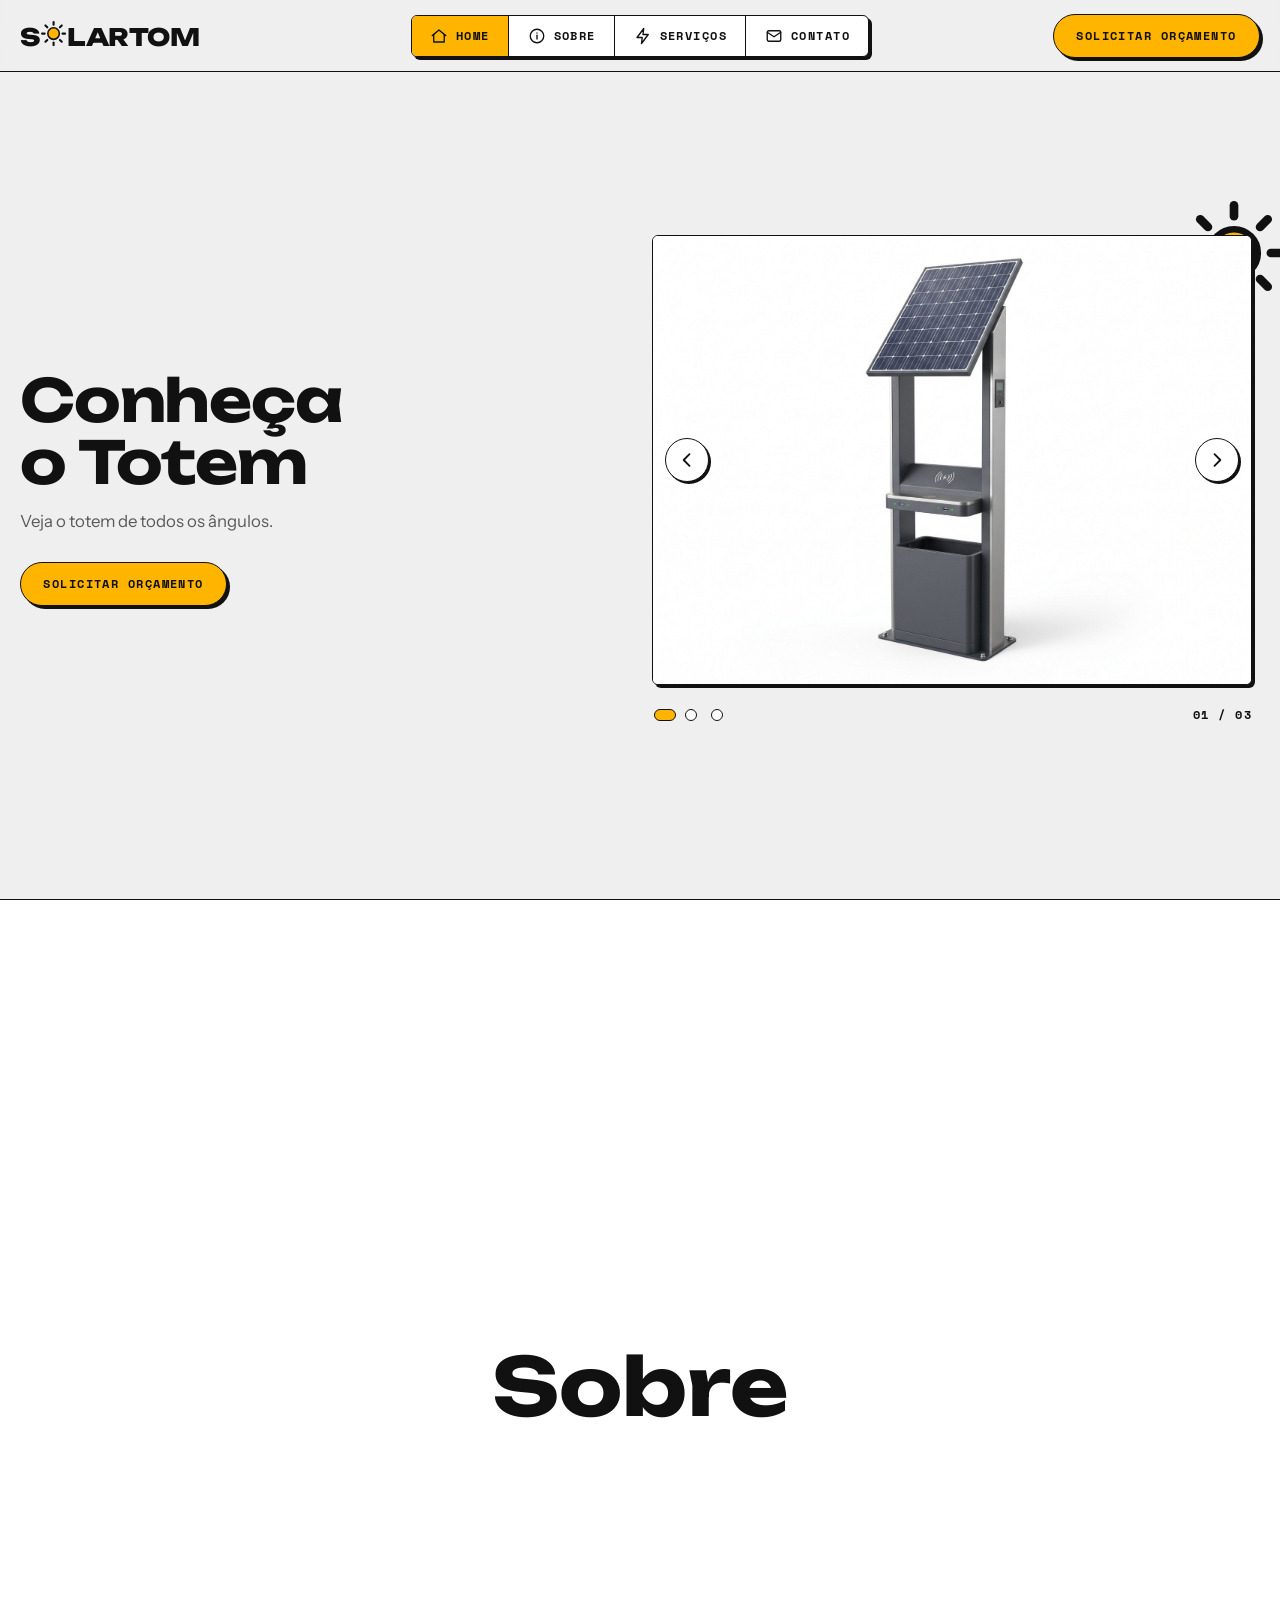
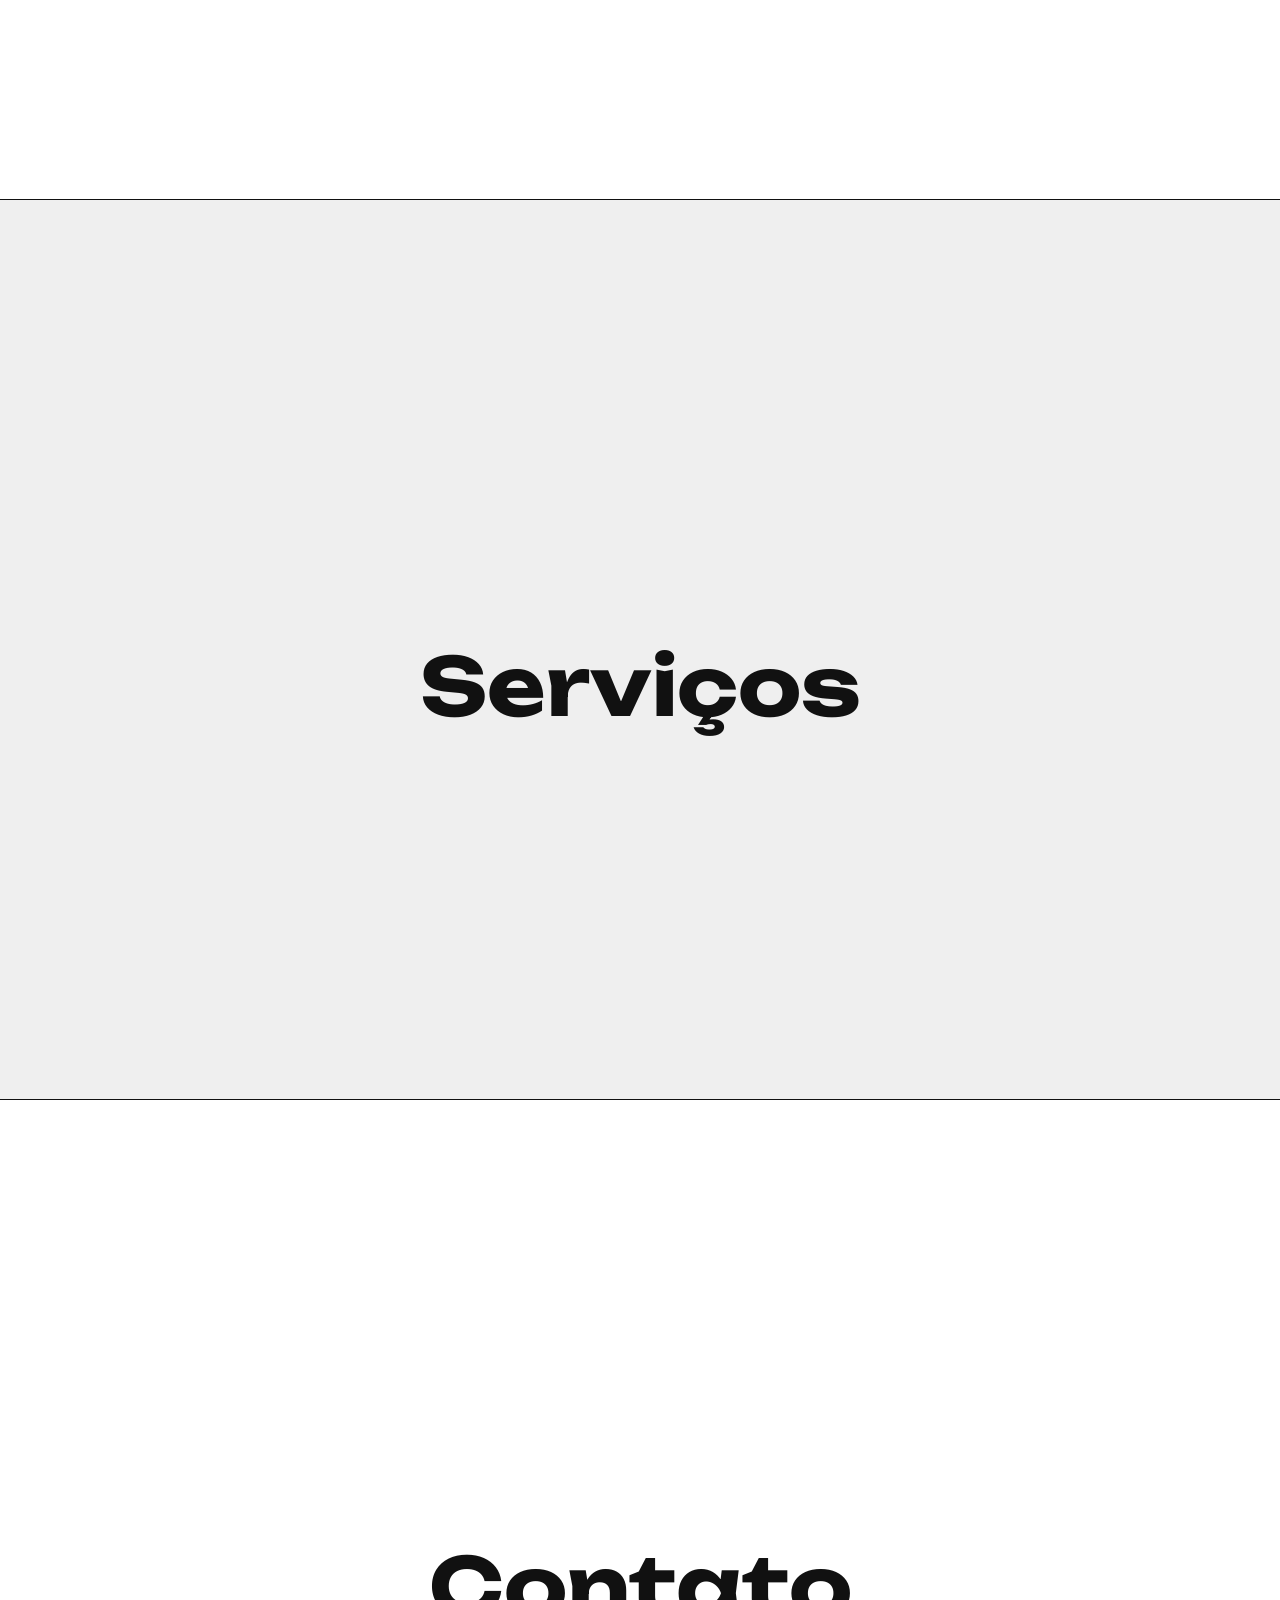
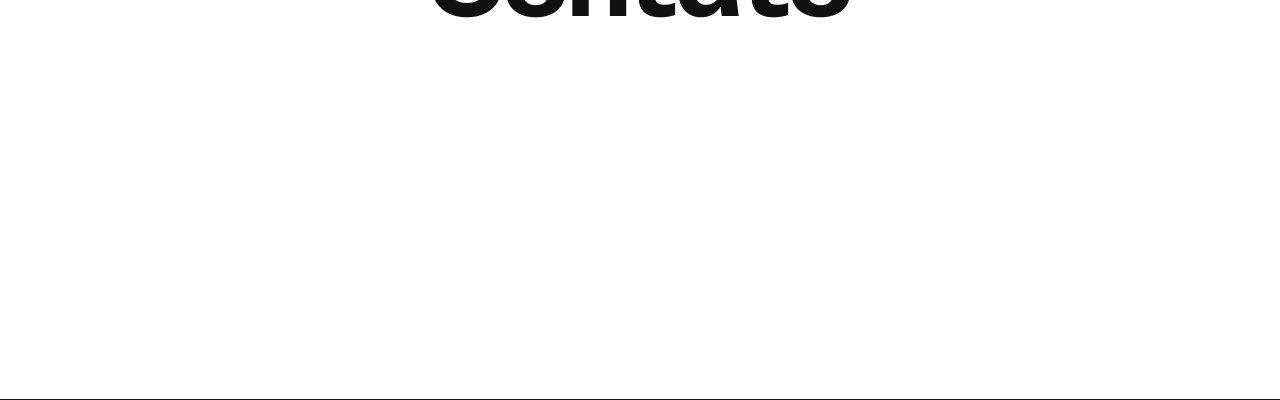
==== projeto_site_carrossel/index.html @ c2db8e24 "Add projeto_site_carrossel project" ====
<!DOCTYPE html>
<html lang="pt-BR">
<head>
  <meta charset="UTF-8" />
  <meta name="viewport" content="width=device-width, initial-scale=1" />
  <meta name="theme-color" content="#efefef" />
  <meta name="color-scheme" content="light" />
  <title>SOLARTOM</title>

 
  <link rel="preconnect" href="https://fonts.googleapis.com" />
  <link rel="preconnect" href="https://fonts.gstatic.com" crossorigin />
  <link
    href="https://fonts.googleapis.com/css2?family=Instrument+Sans:wght@400;500;600&family=Space+Mono:wght@400;700&family=Unbounded:wght@700;800&display=swap"
    rel="stylesheet"
  />

  <link rel="stylesheet" href="styles.css" />
</head>
<body>

  
  <svg width="0" height="0" style="position:absolute" aria-hidden="true" focusable="false">
   
    <symbol id="i-sun" viewBox="0 0 24 24">
      <circle cx="12" cy="12" r="5.5" style="fill: var(--accent); stroke: var(--ink); stroke-width: 1.5"/>
      <g style="stroke: var(--ink); stroke-width: 2; stroke-linecap: round">
        <line x1="12" y1="1" x2="12" y2="3.5"/>
        <line x1="12" y1="20.5" x2="12" y2="23"/>
        <line x1="1" y1="12" x2="3.5" y2="12"/>
        <line x1="20.5" y1="12" x2="23" y2="12"/>
        <line x1="4.22" y1="4.22" x2="5.99" y2="5.99"/>
        <line x1="18.01" y1="18.01" x2="19.78" y2="19.78"/>
        <line x1="4.22" y1="19.78" x2="5.99" y2="18.01"/>
        <line x1="18.01" y1="5.99" x2="19.78" y2="4.22"/>
      </g>
    </symbol>
    <symbol id="i-home" viewBox="0 0 24 24"><path d="M3 11.5 12 4l9 7.5"/><path d="M5 10v10h14V10"/></symbol>
    <symbol id="i-info" viewBox="0 0 24 24"><circle cx="12" cy="12" r="9"/><path d="M12 11v5"/><path d="M12 8h.01"/></symbol>
    <symbol id="i-chevron-left" viewBox="0 0 24 24"><path d="m15 5-7 7 7 7"/></symbol>
    <symbol id="i-chevron-right" viewBox="0 0 24 24"><path d="m9 5 7 7-7 7"/></symbol>
    <symbol id="i-bolt" viewBox="0 0 24 24"><path d="M13 2 4 14h7l-1 8 9-12h-7z"/></symbol>
    <symbol id="i-mail" viewBox="0 0 24 24"><rect x="3" y="5" width="18" height="14" rx="2"/><path d="m3 7 9 6 9-6"/></symbol>
    <symbol id="i-instagram" viewBox="0 0 24 24"><rect x="3" y="3" width="18" height="18" rx="5"/><circle cx="12" cy="12" r="4"/><path d="M17.5 6.5h.01"/></symbol>
    <symbol id="i-linkedin" viewBox="0 0 24 24"><rect x="3" y="3" width="18" height="18" rx="2"/><path d="M8 11v5M8 8h.01M12 16v-5M12 13a3 3 0 0 1 6 0v3"/></symbol>
    <symbol id="i-whatsapp" viewBox="0 0 24 24"><path d="M3 21l1.6-4.7A8.5 8.5 0 1 1 8 19.5z"/><path d="M9 9.5c0 3 2.5 5.5 5.5 5.5"/></symbol>
  </svg>

 
  <a class="skip-link" href="#home">Pular para o conteúdo</a>
  <header class="header" id="header">
    <div class="header__inner container">

   
      <a href="#home" class="logo" translate="no" aria-label="SOLARTOM, ir para o início">
        <span aria-hidden="true">S<svg class="logo__sun" focusable="false"><use href="#i-sun"/></svg>LARTOM</span>
      </a>

      
      <nav class="nav" id="nav-menu" aria-label="Navegação principal">
        <ul class="nav__list">
          <li class="nav__item">
            <a class="nav__link" href="#home">
              <svg class="icon" aria-hidden="true"><use href="#i-home"/></svg>Home
            </a>
          </li>
          <li class="nav__item">
            <a class="nav__link" href="#sobre">
              <svg class="icon" aria-hidden="true"><use href="#i-info"/></svg>Sobre
            </a>
          </li>
          <li class="nav__item">
            <a class="nav__link" href="#servicos">
              <svg class="icon" aria-hidden="true"><use href="#i-bolt"/></svg>Serviços
            </a>
          </li>
          <li class="nav__item">
            <a class="nav__link" href="#contato">
              <svg class="icon" aria-hidden="true"><use href="#i-mail"/></svg>Contato
            </a>
          </li>
        </ul>

        
        <div class="nav__extra">
          <p class="nav__label">// Redes sociais</p>
          <div class="social">
            <a href="#" aria-label="Instagram"><svg class="icon" aria-hidden="true"><use href="#i-instagram"/></svg></a>
            <a href="#" aria-label="LinkedIn"><svg class="icon" aria-hidden="true"><use href="#i-linkedin"/></svg></a>
            <a href="#" aria-label="WhatsApp"><svg class="icon" aria-hidden="true"><use href="#i-whatsapp"/></svg></a>
          </div>
          <a href="#contato" class="btn">Solicitar Orçamento</a>
        </div>
      </nav>

      <div class="header__actions">
        <a href="#contato" class="btn btn--header">Solicitar Orçamento</a>


        <button
          class="nav-toggle"
          id="nav-toggle"
          type="button"
          aria-label="Abrir menu"
          aria-expanded="false"
          aria-controls="nav-menu"
        >
          <span class="nav-toggle__bar"></span>
          <span class="nav-toggle__bar"></span>
          <span class="nav-toggle__bar"></span>
        </button>
      </div>
    </div>
  </header>

  <div class="overlay" id="overlay"></div>
 
  <main>
   
    <section class="hero" id="home">
      <div class="hero__inner container">

       
        <div class="hero__text">
          <h1 class="hero__title">Conheça o Totem</h1>
          <p class="hero__lead">Veja o totem de todos os ângulos.</p>
          <a href="#contato" class="btn">Solicitar Orçamento</a>
        </div>

       
        <div class="carousel" id="totem-carousel" role="region" aria-roledescription="carrossel" aria-label="Fotos do totem">
          <svg class="carousel__sun" aria-hidden="true" focusable="false"><use href="#i-sun"/></svg>

          <div class="carousel__viewport">
            <ul class="carousel__track">
            <li class="carousel__slide" data-label="Foto do totem 1 · images/totem-1.jpg">
              <img src="images/totem-1.jpg" alt="Totem solar de carregamento com painel fotovoltaico no topo, visto de frente" decoding="async" fetchpriority="high" />
            </li>
            <li class="carousel__slide" data-label="Foto do totem 2 · images/totem-2.jpg">
              <img src="images/totem-2.jpg" alt="Detalhe da bancada do totem com carregador sem fio e entradas USB, com dois celulares carregando" decoding="async" />
            </li>
            <li class="carousel__slide" data-label="Foto do totem 3 · images/totem-3.jpg">
              <img src="images/totem-3.jpg" alt="Duas pessoas carregando o celular no totem solar, em uma praça pública" decoding="async" />
            </li>
            </ul>

            <button class="carousel__arrow carousel__arrow--prev" type="button" data-carousel-prev aria-label="Foto anterior">
              <svg class="icon" aria-hidden="true"><use href="#i-chevron-left"/></svg>
            </button>
            <button class="carousel__arrow carousel__arrow--next" type="button" data-carousel-next aria-label="Próxima foto">
              <svg class="icon" aria-hidden="true"><use href="#i-chevron-right"/></svg>
            </button>
          </div>

          <div class="carousel__bar">
            <div class="carousel__dots"></div>
            <p class="carousel__counter" aria-hidden="true"></p>
          </div>
        </div>

      </div>
    </section>
    

    <section class="section section--alt" id="sobre"><h2>Sobre</h2></section>
    <section class="section" id="servicos"><h2>Serviços</h2></section>
    <section class="section section--alt" id="contato"><h2>Contato</h2></section>
  </main>

  <script src="script.js"></script>
</body>
</html>
---- projeto_site_carrossel/styles.css ----
/* ==========================================================
   SOLARTOM – Header
   Linguagem visual inspirada no nucleo.jor.br:
   fundo cinza claro, bordas de 1px, sombras "duras" (sem blur),
   rótulos em fonte monoespaçada e CAIXA ALTA.
   ========================================================== */

/* ---------- 1. TOKENS (mude as cores só aqui) ---------- */
:root {
  --header-h: 72px;

  --bg: #efefef;
  --surface: #ffffff;
  --ink: #111111;
  --muted: #5a5a5a;

  /* Cor de destaque. Para ficar idêntico ao Núcleo use:
     --accent: #4331e0;  --accent-ink: #ffffff;  --accent-soft: #e4e1fb; */
  --accent: #ffb400;
  --accent-ink: #111111;
  --accent-soft: #fff1c2;

  --shadow: 3px 3px 0 var(--ink);
  --shadow-sm: 2px 2px 0 var(--ink);

  --font-display: "Unbounded", "Arial Black", system-ui, sans-serif;
  --font-mono: "Space Mono", ui-monospace, "SFMono-Regular", Menlo, monospace;
  --font-sans: "Instrument Sans", system-ui, -apple-system, "Segoe UI", sans-serif;

  --ease: cubic-bezier(0.2, 0.7, 0.2, 1);
}

/* ---------- 2. BASE + SCROLL SUAVE ---------- */
*,
*::before,
*::after { box-sizing: border-box; margin: 0; padding: 0; }

html {
  scroll-behavior: smooth;                 /* rolagem suave nas âncoras */
  scroll-padding-top: var(--header-h);     /* título da seção não fica sob o header */
  -webkit-tap-highlight-color: transparent;
}

body {
  font-family: var(--font-sans);
  color: var(--ink);
  background: var(--bg);
  line-height: 1.5;
  -webkit-font-smoothing: antialiased;
}
body.no-scroll { overflow: hidden; }       /* trava a página com o menu aberto */

a { color: inherit; text-decoration: none; }
ul { list-style: none; }
button { font: inherit; color: inherit; border: 0; background: none; cursor: pointer; touch-action: manipulation; }

.container {
  width: 100%;
  max-width: 1320px;
  margin-inline: auto;
  padding-inline: 1.25rem;
}


a:focus-visible,
button:focus-visible {
  outline: 2px solid var(--ink);
  outline-offset: 3px;
}

.skip-link {
  position: absolute;
  left: 1rem;
  top: -4rem;
  z-index: 200;
  padding: 0.6rem 1rem;
  background: var(--ink);
  color: #fff;
  border-radius: 6px;
  transition: top 0.2s var(--ease);
}
.skip-link:focus { top: 0.75rem; }

.icon {
  width: 18px;
  height: 18px;
  flex: none;
  fill: none;
  stroke: currentColor;
  stroke-width: 1.8;
  stroke-linecap: round;
  stroke-linejoin: round;
}

.header {
  position: fixed;
  inset: 0 0 auto 0;
  z-index: 100;
  height: var(--header-h);
  border-bottom: 1px solid var(--ink);
}

.header::before {
  content: "";
  position: absolute;
  inset: 0;
  z-index: -1;
  background: rgba(239, 239, 239, 0.6);
  -webkit-backdrop-filter: blur(10px);
  backdrop-filter: blur(10px);
  transition: background-color 0.3s var(--ease);
}

.header.is-scrolled::before { background: rgba(239, 239, 239, 0.7); }


.header__inner {
  height: 100%;
  display: grid;
  grid-template-columns: 1fr auto 1fr;
  align-items: center;
  gap: 1rem;
}

.header__actions {
  justify-self: end;
  display: flex;
  align-items: center;
  gap: 0.75rem;
}

.logo {
  justify-self: start;
  display: inline-flex;
  align-items: center;
  font-family: var(--font-display);
  font-weight: 800;
  font-size: 1.5rem;
  letter-spacing: -0.02em;
  line-height: 1;
  white-space: nowrap;
}

.logo__sun {
  display: inline-block;
  flex: none;
  width: 1.05em;
  height: 1.05em;
  margin-inline: 0.03em;
  transition: transform 0.6s var(--ease);
}
.logo:hover .logo__sun { transform: rotate(90deg); }

.nav { justify-self: center; }

.nav__list {
  display: flex;
  background: var(--surface);
  border: 1px solid var(--ink);
  border-radius: 6px;
  box-shadow: var(--shadow);
  overflow: hidden;
}
.nav__item + .nav__item { border-left: 1px solid var(--ink); }

.nav__link {
  display: flex;
  align-items: center;
  gap: 0.5rem;
  height: 40px;
  padding-inline: 1.15rem;
  font-family: var(--font-mono);
  font-size: 0.75rem;
  font-weight: 700;
  letter-spacing: 0.12em;
  text-transform: uppercase;
  white-space: nowrap;
  transition: background-color 0.2s var(--ease), color 0.2s var(--ease);
}
.nav__link:hover { background: var(--accent-soft); }
.nav__link[aria-current="location"] { background: var(--accent); color: var(--accent-ink); }
.nav__link:focus-visible { outline-offset: -4px; }   


.nav__link .icon { display: none; }
@media (min-width: 1180px) { .nav__link .icon { display: block; } }


.nav__extra { display: none; }


.btn {
  display: inline-flex;
  align-items: center;
  justify-content: center;
  height: 44px;
  padding-inline: 1.4rem;
  border: 1px solid var(--ink);
  border-radius: 999px;
  background: var(--accent);
  color: var(--accent-ink);
  font-family: var(--font-mono);
  font-size: 0.75rem;
  font-weight: 700;
  letter-spacing: 0.12em;
  text-transform: uppercase;
  white-space: nowrap;
  box-shadow: var(--shadow);
  touch-action: manipulation;
  transition: transform 0.15s var(--ease), box-shadow 0.15s var(--ease);
}
.btn:hover { transform: translate(-1px, -1px); box-shadow: 4px 4px 0 var(--ink); }
.btn:active { transform: translate(3px, 3px); box-shadow: 0 0 0 var(--ink); }

.nav-toggle {
  display: none;
  width: 44px;
  height: 44px;
  flex-direction: column;
  align-items: center;
  justify-content: center;
  gap: 5px;
  background: var(--surface);
  border: 1px solid var(--ink);
  border-radius: 8px;
  box-shadow: var(--shadow-sm);
  transition: transform 0.15s var(--ease), box-shadow 0.15s var(--ease);
}
.nav-toggle:active { transform: translate(2px, 2px); box-shadow: 0 0 0 var(--ink); }

.nav-toggle__bar {
  display: block;
  width: 20px;
  height: 2px;
  background: var(--ink);
  border-radius: 2px;
  transition: transform 0.3s var(--ease), opacity 0.2s var(--ease);
}

.nav-toggle[aria-expanded="true"] .nav-toggle__bar:nth-child(1) { transform: translateY(7px) rotate(45deg); }
.nav-toggle[aria-expanded="true"] .nav-toggle__bar:nth-child(2) { opacity: 0; }
.nav-toggle[aria-expanded="true"] .nav-toggle__bar:nth-child(3) { transform: translateY(-7px) rotate(-45deg); }


.overlay { display: none; }


@media (max-width: 1024px) {
  :root { --header-h: 64px; }

  .header__inner { grid-template-columns: 1fr auto; }
  .btn--header { display: none; }         
  .nav-toggle { display: flex; }

  .nav {
    position: fixed;
    top: var(--header-h);
    left: 0;
    bottom: 0;
    width: min(86vw, 340px);
    padding: 1.25rem 1rem 1.5rem;
    overflow-y: auto;
    overscroll-behavior: contain;
    background: rgba(239, 239, 239, 0.96);
    -webkit-backdrop-filter: blur(14px);
    backdrop-filter: blur(14px);
    border-right: 1px solid var(--ink);

    transform: translateX(-100%);
    visibility: hidden;
    transition: transform 0.3s var(--ease), visibility 0.3s var(--ease);
  }
  .nav.is-open { transform: none; visibility: visible; }

  .nav__list {
    flex-direction: column;
    background: none;
    border: 0;
    border-radius: 0;
    box-shadow: none;
    overflow: visible;
  }
  .nav__item + .nav__item { border-left: 0; }

  .nav__link {
    height: 48px;
    gap: 0.85rem;
    padding-inline: 0.75rem;
    border-radius: 6px;
    font-family: var(--font-sans);
    font-size: 1.05rem;
    font-weight: 500;
    letter-spacing: 0;
    text-transform: none;
  }
  .nav__link .icon { display: block; }
  .nav__link:hover { background: rgba(17, 17, 17, 0.06); }
  .nav__link:focus-visible { outline-offset: 2px; }

  .nav__extra {
    display: block;
    margin-top: 1.5rem;
    padding-top: 1.5rem;
    border-top: 1px solid var(--ink);
  }
  .nav__label {
    font-family: var(--font-mono);
    font-size: 0.72rem;
    font-weight: 700;
    letter-spacing: 0.14em;
    text-transform: uppercase;
    color: var(--muted);
  }
  .social { display: flex; gap: 0.6rem; margin-block: 0.9rem 1.5rem; }
  .social a {
    display: grid;
    place-items: center;
    width: 40px;
    height: 40px;
    background: var(--surface);
    border: 1px solid var(--ink);
    border-radius: 6px;
    box-shadow: var(--shadow-sm);
    transition: background-color 0.2s var(--ease);
  }
  .social a:hover { background: var(--accent-soft); }
  .nav__extra .btn { width: 100%; }

  .overlay {
    display: block;
    position: fixed;
    inset: var(--header-h) 0 0 0;
    z-index: 99;
    background: rgba(17, 17, 17, 0.35);
    -webkit-backdrop-filter: blur(3px);
    backdrop-filter: blur(3px);
    opacity: 0;
    visibility: hidden;
    transition: opacity 0.3s var(--ease), visibility 0.3s var(--ease);
  }
  .overlay.is-open { opacity: 1; visibility: visible; }
}

@media (max-width: 380px) {
  .logo { font-size: 1.25rem; }
}

@media (prefers-reduced-motion: reduce) {
  html { scroll-behavior: auto; }
  *, *::before, *::after { transition-duration: 0.01ms !important; }
}

.hero {
  position: relative;
  min-height: 100vh;
  min-height: 100svh;
  display: grid;
  align-items: center;
  padding: calc(var(--header-h) + 2.5rem) 0 3rem;
  overflow: hidden;
  border-bottom: 1px solid var(--ink);
}

.hero__inner {
  display: grid;
  grid-template-columns: minmax(0, 1fr) minmax(0, 1.1fr);
  align-items: center;
  gap: clamp(2rem, 5vw, 4.5rem);
}

.hero__eyebrow {
  font-family: var(--font-mono);
  font-size: 0.75rem;
  font-weight: 700;
  letter-spacing: 0.14em;
  text-transform: uppercase;
  color: var(--muted);
}
.hero .hero__title {
  margin-block: 0.75rem 1rem;
  font-family: var(--font-display);
  font-size: clamp(2rem, 4.6vw, 3.75rem);
  line-height: 1.05;
  letter-spacing: -0.02em;
  text-wrap: balance;
}
.hero__lead {
  max-width: 42ch;
  margin-bottom: 1.75rem;
  font-size: 1.05rem;
  color: var(--muted);
}


.carousel {
  --ratio: 4 / 3;
  --fit: cover;
  position: relative;
  width: 100%;
  max-width: 600px;
  justify-self: center;
}

.carousel__sun {            
  position: absolute;
  z-index: 0;
  top: -34px;
  right: -34px;
  width: 104px;
  aspect-ratio: 1;
}

.carousel__viewport {
  position: relative;
  z-index: 1;
  aspect-ratio: var(--ratio);   
  overflow: hidden;
  background: var(--surface);
  border: 1px solid var(--ink);
  border-radius: 6px;
  box-shadow: var(--shadow);
  touch-action: pan-y;          
}

.carousel__track {
  display: flex;
  height: 100%;
  transition: transform 0.5s var(--ease);
  will-change: transform;
}
.carousel__slide { position: relative; flex: 0 0 100%; height: 100%; }
.carousel__slide img {
  display: block;
  width: 100%;
  height: 100%;
  object-fit: var(--fit);
  user-select: none;
  -webkit-user-drag: none;
}


.carousel__slide.is-missing img { display: none; }
.carousel__slide.is-missing::after {
  content: attr(data-label);
  position: absolute;
  inset: 0;
  display: grid;
  place-items: center;
  padding: 1.5rem;
  text-align: center;
  font-family: var(--font-mono);
  font-size: 0.75rem;
  font-weight: 700;
  letter-spacing: 0.12em;
  text-transform: uppercase;
  color: var(--muted);
  background: repeating-linear-gradient(45deg, var(--accent-soft) 0 14px, var(--surface) 14px 28px);
}

.carousel__arrow {
  position: absolute;
  top: 50%;
  z-index: 2;
  display: grid;
  place-items: center;
  width: 44px;
  height: 44px;
  margin-top: -22px;
  background: var(--surface);
  border: 1px solid var(--ink);
  border-radius: 999px;
  box-shadow: var(--shadow-sm);
  transition: transform 0.15s var(--ease), box-shadow 0.15s var(--ease), background-color 0.2s var(--ease);
}
.carousel__arrow--prev { left: 0.75rem; }
.carousel__arrow--next { right: 0.75rem; }
.carousel__arrow:hover { background: var(--accent); }
.carousel__arrow:active { transform: translate(2px, 2px); box-shadow: 0 0 0 var(--ink); }
.carousel__arrow .icon { width: 20px; height: 20px; stroke-width: 2.2; }


.carousel__bar {
  position: relative;
  z-index: 1;
  display: flex;
  align-items: center;
  justify-content: space-between;
  gap: 1rem;
  margin-top: 1.1rem;
}
.carousel__dots { display: flex; align-items: center; }
.carousel__dot { position: relative; width: 26px; height: 26px; }   
.carousel__dot::before {
  content: "";
  position: absolute;
  top: 50%;
  left: 50%;
  width: 12px;
  height: 12px;
  transform: translate(-50%, -50%);
  background: var(--surface);
  border: 1px solid var(--ink);
  border-radius: 999px;
  transition: width 0.3s var(--ease), background-color 0.2s var(--ease);
}
.carousel__dot:hover::before { background: var(--accent-soft); }
.carousel__dot.is-active::before { width: 22px; background: var(--accent); }

.carousel__counter {
  font-family: var(--font-mono);
  font-size: 0.75rem;
  font-weight: 700;
  letter-spacing: 0.12em;
}


@media (max-width: 900px) {
  .hero__inner { grid-template-columns: minmax(0, 1fr); gap: 2rem; }
  .hero__lead { margin-bottom: 1.25rem; }
  .carousel { max-width: 640px; }
}
@media (max-width: 480px) {
  .carousel__arrow { width: 40px; height: 40px; margin-top: -20px; }
  .carousel__arrow--prev { left: 0.5rem; }
  .carousel__arrow--next { right: 0.5rem; }
  .carousel__sun { top: -20px; right: -14px; width: 72px; }
}

.section {
  position: relative;
  min-height: 100vh;
  min-height: 100svh;
  display: grid;
  place-items: center;
  padding: calc(var(--header-h) + 3rem) 1.25rem 3rem;
  overflow: hidden;
  border-bottom: 1px solid var(--ink);
}
.section h1,
.section h2 {
  position: relative;
  z-index: 1;
  font-family: var(--font-display);
  font-size: clamp(2rem, 7vw, 5rem);
  text-wrap: balance;
}
.section--alt { background: var(--surface); }


.hero-sun {
  position: absolute;
  top: 14%;
  right: 6%;
  width: min(46vw, 460px);
  aspect-ratio: 1;
}
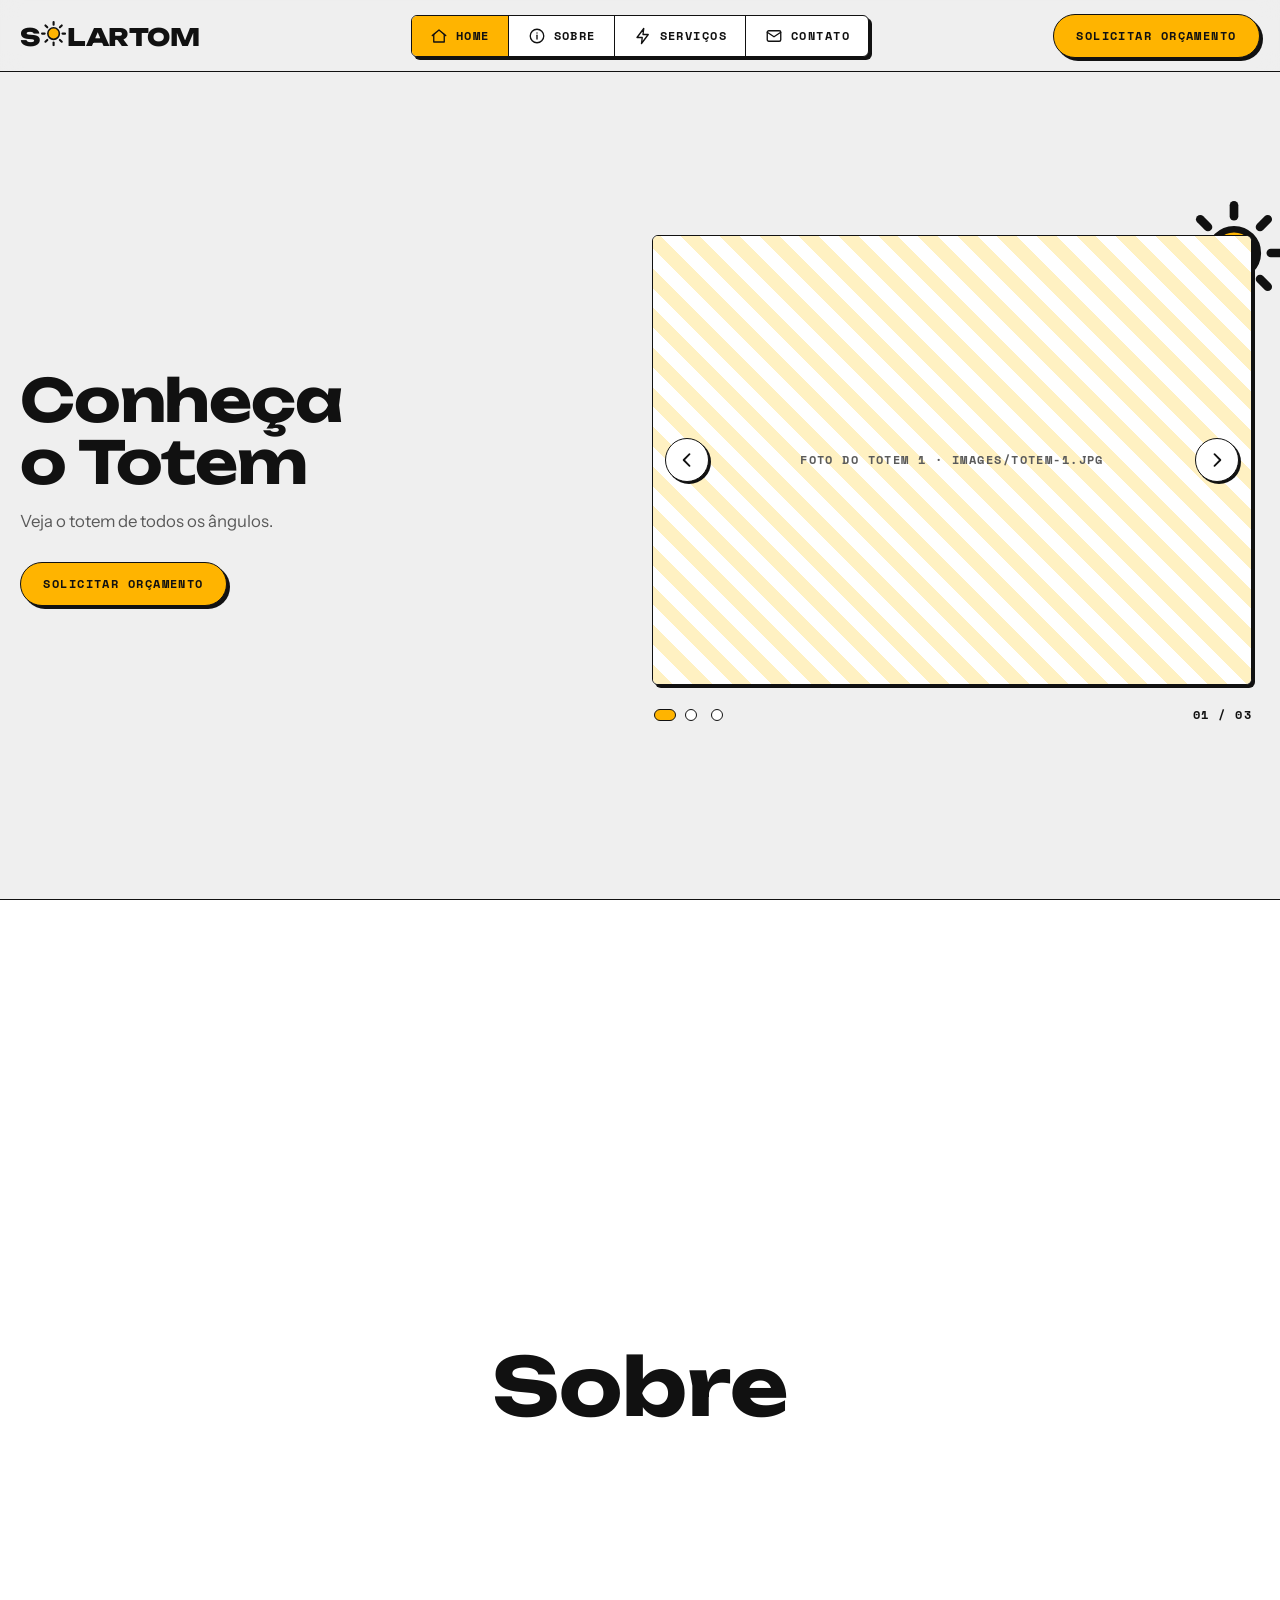
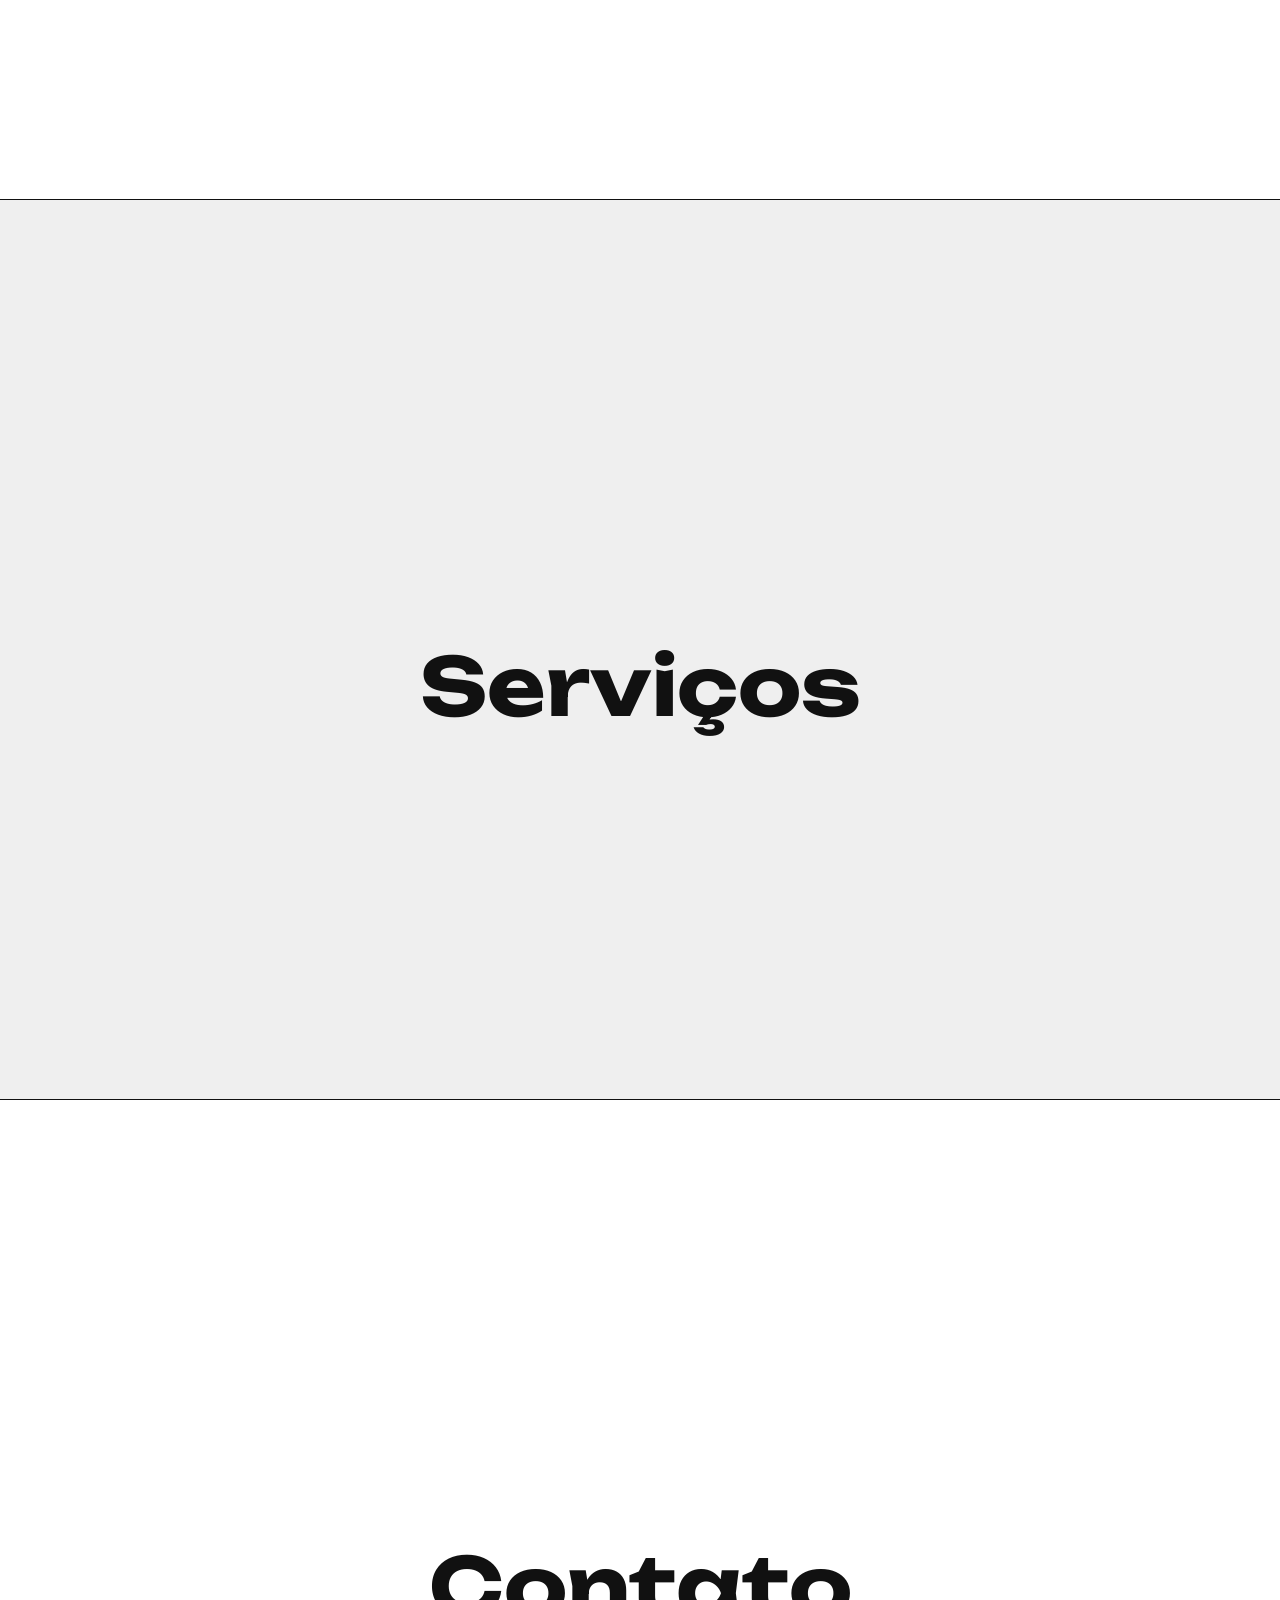
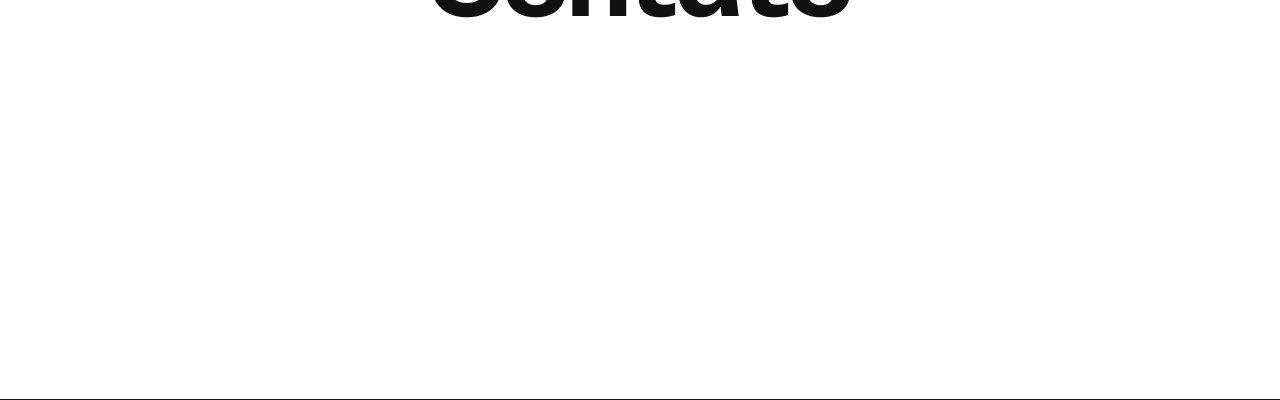
==== commit 79c99521: "Adicionado o cabeçalho do site juntamente com seus estilos em css Adicionado também a seção de desta" ====
--- a/projeto_site_carrossel/index.html
+++ b/projeto_site_carrossel/index.html
@@ -134,13 +134,13 @@
           <div class="carousel__viewport">
             <ul class="carousel__track">
             <li class="carousel__slide" data-label="Foto do totem 1 · images/totem-1.jpg">
-              <img src="images/totem-1.jpg" alt="Totem solar de carregamento com painel fotovoltaico no topo, visto de frente" decoding="async" fetchpriority="high" />
+              <img src="../images/totem-1.jpg" alt="Totem solar de carregamento com painel fotovoltaico no topo, visto de frente" decoding="async" fetchpriority="high" />
             </li>
             <li class="carousel__slide" data-label="Foto do totem 2 · images/totem-2.jpg">
-              <img src="images/totem-2.jpg" alt="Detalhe da bancada do totem com carregador sem fio e entradas USB, com dois celulares carregando" decoding="async" />
+              <img src="../images/totem-2.jpg" alt="Detalhe da bancada do totem com carregador sem fio e entradas USB, com dois celulares carregando" decoding="async" />
             </li>
             <li class="carousel__slide" data-label="Foto do totem 3 · images/totem-3.jpg">
-              <img src="images/totem-3.jpg" alt="Duas pessoas carregando o celular no totem solar, em uma praça pública" decoding="async" />
+              <img src="../images/totem-3.jpg" alt="Duas pessoas carregando o celular no totem solar, em uma praça pública" decoding="async" />
             </li>
             </ul>
 
